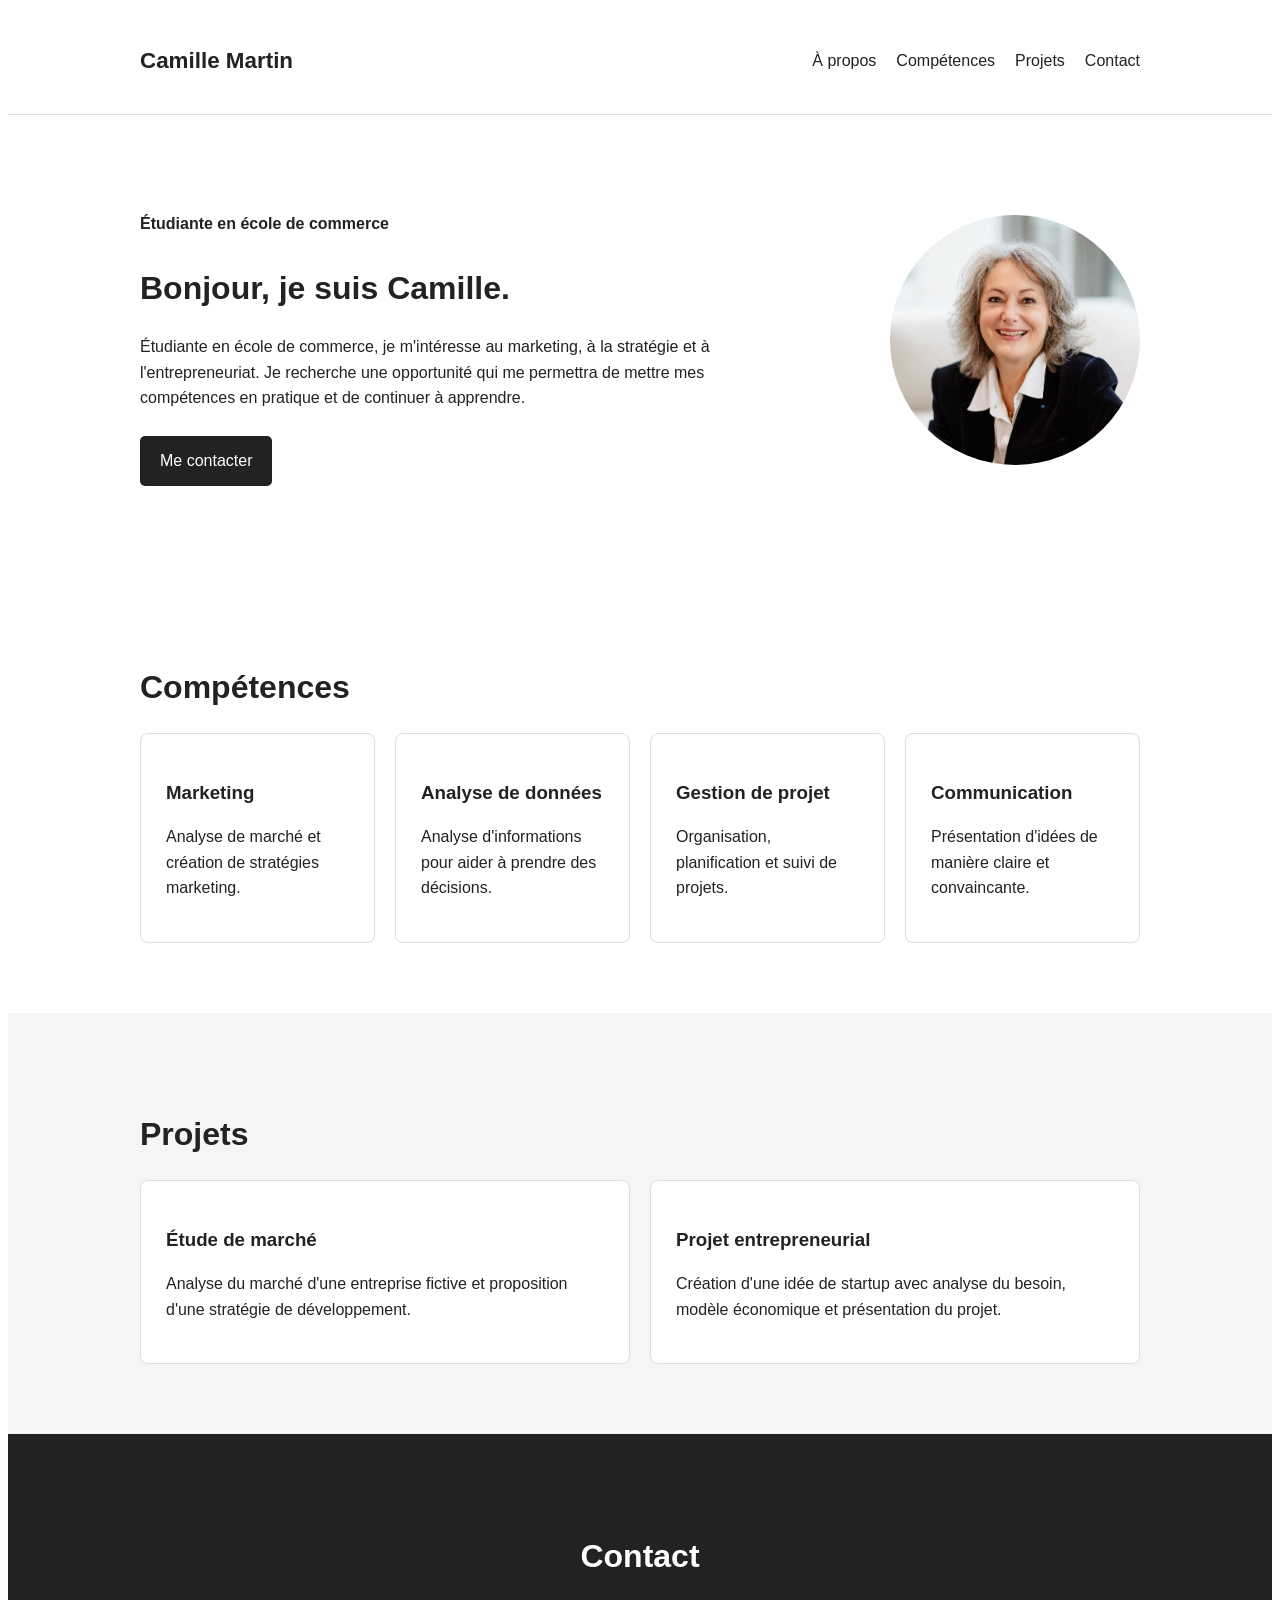
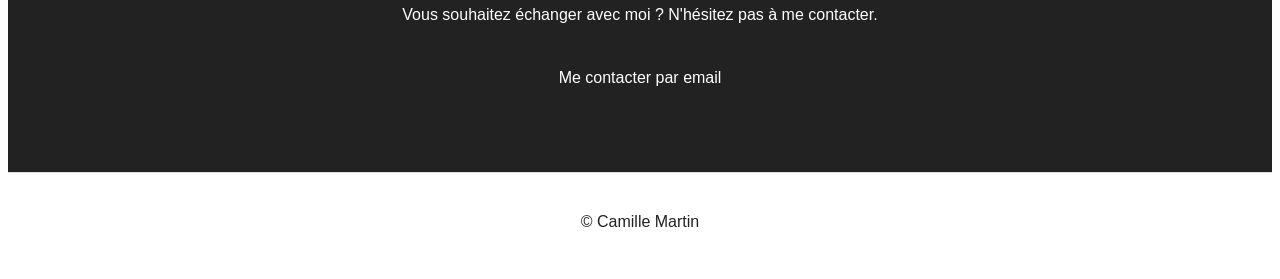
==== index.html @ 342835f6 "Rename index (1).html to index.html" ====
<!DOCTYPE html>
<html lang="fr">
<head>
  <meta charset="UTF-8">
  <meta name="viewport" content="width=device-width, initial-scale=1.0">

  <title>Portfolio - Étudiante en école de commerce</title>

  <!-- Lien vers la feuille de style CSS -->
  <link rel="stylesheet" href="style.css">
</head>

<body>

  <!-- En-tête avec le nom et la navigation -->
  <header class="header">
    <div class="container">
      <h1>Camille Martin</h1>

      <!-- Navigation accessible -->
      <nav aria-label="Navigation principale">
        <a href="#about">À propos</a>
        <a href="#skills">Compétences</a>
        <a href="#projects">Projets</a>
        <a href="#contact">Contact</a>
      </nav>
    </div>
  </header>

  <main>

    <!-- Section de présentation -->
    <section id="about" class="hero">
      <div class="container hero-content">

        <div>
          <p class="eyebrow">Étudiante en école de commerce</p>

          <h2>Bonjour, je suis Camille.</h2>

          <p>
            Étudiante en école de commerce, je m'intéresse au marketing,
            à la stratégie et à l'entrepreneuriat. Je recherche une
            opportunité qui me permettra de mettre mes compétences en
            pratique et de continuer à apprendre.
          </p>

          <a class="button" href="#contact">Me contacter</a>
        </div>

        <!-- Image avec texte alternatif pour l'accessibilité -->
        <img
          src="123.png"
          alt="Portrait de Camille Martin"
          class="profile-photo"
        >

      </div>
    </section>

    <!-- Section compétences -->
    <section id="skills" class="section">
      <div class="container">

        <h2>Compétences</h2>

        <div class="cards">

          <article class="card">
            <h3>Marketing</h3>
            <p>Analyse de marché et création de stratégies marketing.</p>
          </article>

          <article class="card">
            <h3>Analyse de données</h3>
            <p>Analyse d'informations pour aider à prendre des décisions.</p>
          </article>

          <article class="card">
            <h3>Gestion de projet</h3>
            <p>Organisation, planification et suivi de projets.</p>
          </article>

          <article class="card">
            <h3>Communication</h3>
            <p>Présentation d'idées de manière claire et convaincante.</p>
          </article>

        </div>
      </div>
    </section>

    <!-- Section projets -->
    <section id="projects" class="section section-light">
      <div class="container">

        <h2>Projets</h2>

        <div class="projects">

          <article class="project">
            <h3>Étude de marché</h3>
            <p>
              Analyse du marché d'une entreprise fictive et proposition
              d'une stratégie de développement.
            </p>
          </article>

          <article class="project">
            <h3>Projet entrepreneurial</h3>
            <p>
              Création d'une idée de startup avec analyse du besoin,
              modèle économique et présentation du projet.
            </p>
          </article>

        </div>
      </div>
    </section>

    <!-- Section contact -->
    <section id="contact" class="contact">
      <div class="container">

        <h2>Contact</h2>

        <p>
          Vous souhaitez échanger avec moi ? N'hésitez pas à me contacter.
        </p>

        <!-- Le lien mail permet d'ouvrir directement la messagerie -->
        <a class="button" href="mailto:camille.martin@email.com">
          Me contacter par email
        </a>

      </div>
    </section>

  </main>

  <!-- Pied de page -->
  <footer class="footer">
    <p>&copy; <span id="year"></span> Camille Martin</p>
  </footer>

  <!-- JavaScript chargé à la fin pour ne pas bloquer l'affichage -->
  <script src="script.js"></script>

</body>
</html>
---- style.css ----
```css
/* =========================
   STYLE GÉNÉRAL
   ========================= */

* {
  box-sizing: border-box;
  margin: 0;
  padding: 0;
}

html {
  scroll-behavior: smooth;
}

body {
  font-family: Arial, sans-serif;
  line-height: 1.6;
  color: #222;
  background: #fff;
}

/* Une largeur maximale permet au contenu de rester lisible */
.container {
  width: 90%;
  max-width: 1000px;
  margin: auto;
}

/* =========================
   EN-TÊTE
   ========================= */

.header {
  border-bottom: 1px solid #ddd;
  padding: 20px 0;
  background: #fff;
}

.header .container {
  display: flex;
  justify-content: space-between;
  align-items: center;
  gap: 20px;
}

.header h1 {
  font-size: 1.4rem;
}

nav {
  display: flex;
  gap: 20px;
}

nav a {
  color: #222;
  text-decoration: none;
}

nav a:hover,
nav a:focus {
  text-decoration: underline;
}

/* =========================
   PRÉSENTATION
   ========================= */

.hero {
  padding: 80px 0;
}

.hero-content {
  display: grid;
  grid-template-columns: 1fr 250px;
  align-items: center;
  gap: 50px;
}

.eyebrow {
  font-weight: bold;
  margin-bottom: 10px;
}

h2 {
  font-size: 2rem;
  margin-bottom: 20px;
}

.hero p:not(.eyebrow) {
  max-width: 650px;
  margin-bottom: 25px;
}

.profile-photo {
  width: 250px;
  height: 250px;
  object-fit: cover;
  border-radius: 50%;
}

/* =========================
   BOUTONS
   ========================= */

.button {
  display: inline-block;
  padding: 12px 20px;
  background: #222;
  color: white;
  text-decoration: none;
  border-radius: 5px;
}

.button:hover,
.button:focus {
  background: #444;
}

/* =========================
   SECTIONS
   ========================= */

.section {
  padding: 70px 0;
}

.section-light {
  background: #f5f5f5;
}

/* =========================
   COMPÉTENCES
   ========================= */

.cards {
  display: grid;
  grid-template-columns: repeat(4, 1fr);
  gap: 20px;
}

.card,
.project {
  background: white;
  border: 1px solid #ddd;
  padding: 25px;
  border-radius: 8px;
}

.card h3,
.project h3 {
  margin-bottom: 10px;
}

/* =========================
   PROJETS
   ========================= */

.projects {
  display: grid;
  grid-template-columns: repeat(2, 1fr);
  gap: 20px;
}

/* =========================
   CONTACT
   ========================= */

.contact {
  padding: 70px 0;
  text-align: center;
  background: #222;
  color: white;
}

.contact p {
  margin-bottom: 25px;
}

/* =========================
   PIED DE PAGE
   ========================= */

.footer {
  padding: 20px;
  text-align: center;
  border-top: 1px solid #ddd;
}

/* =========================
   RESPONSIVE
   ========================= */

/* Sur tablette et mobile, les colonnes deviennent verticales */
@media (max-width: 700px) {

  .header .container {
    flex-direction: column;
  }

  nav {
    flex-wrap: wrap;
    justify-content: center;
  }

  .hero-content {
    grid-template-columns: 1fr;
    text-align: center;
  }

  .profile-photo {
    margin: auto;
  }

  .cards,
  .projects {
    grid-template-columns: 1fr;
  }
}
```
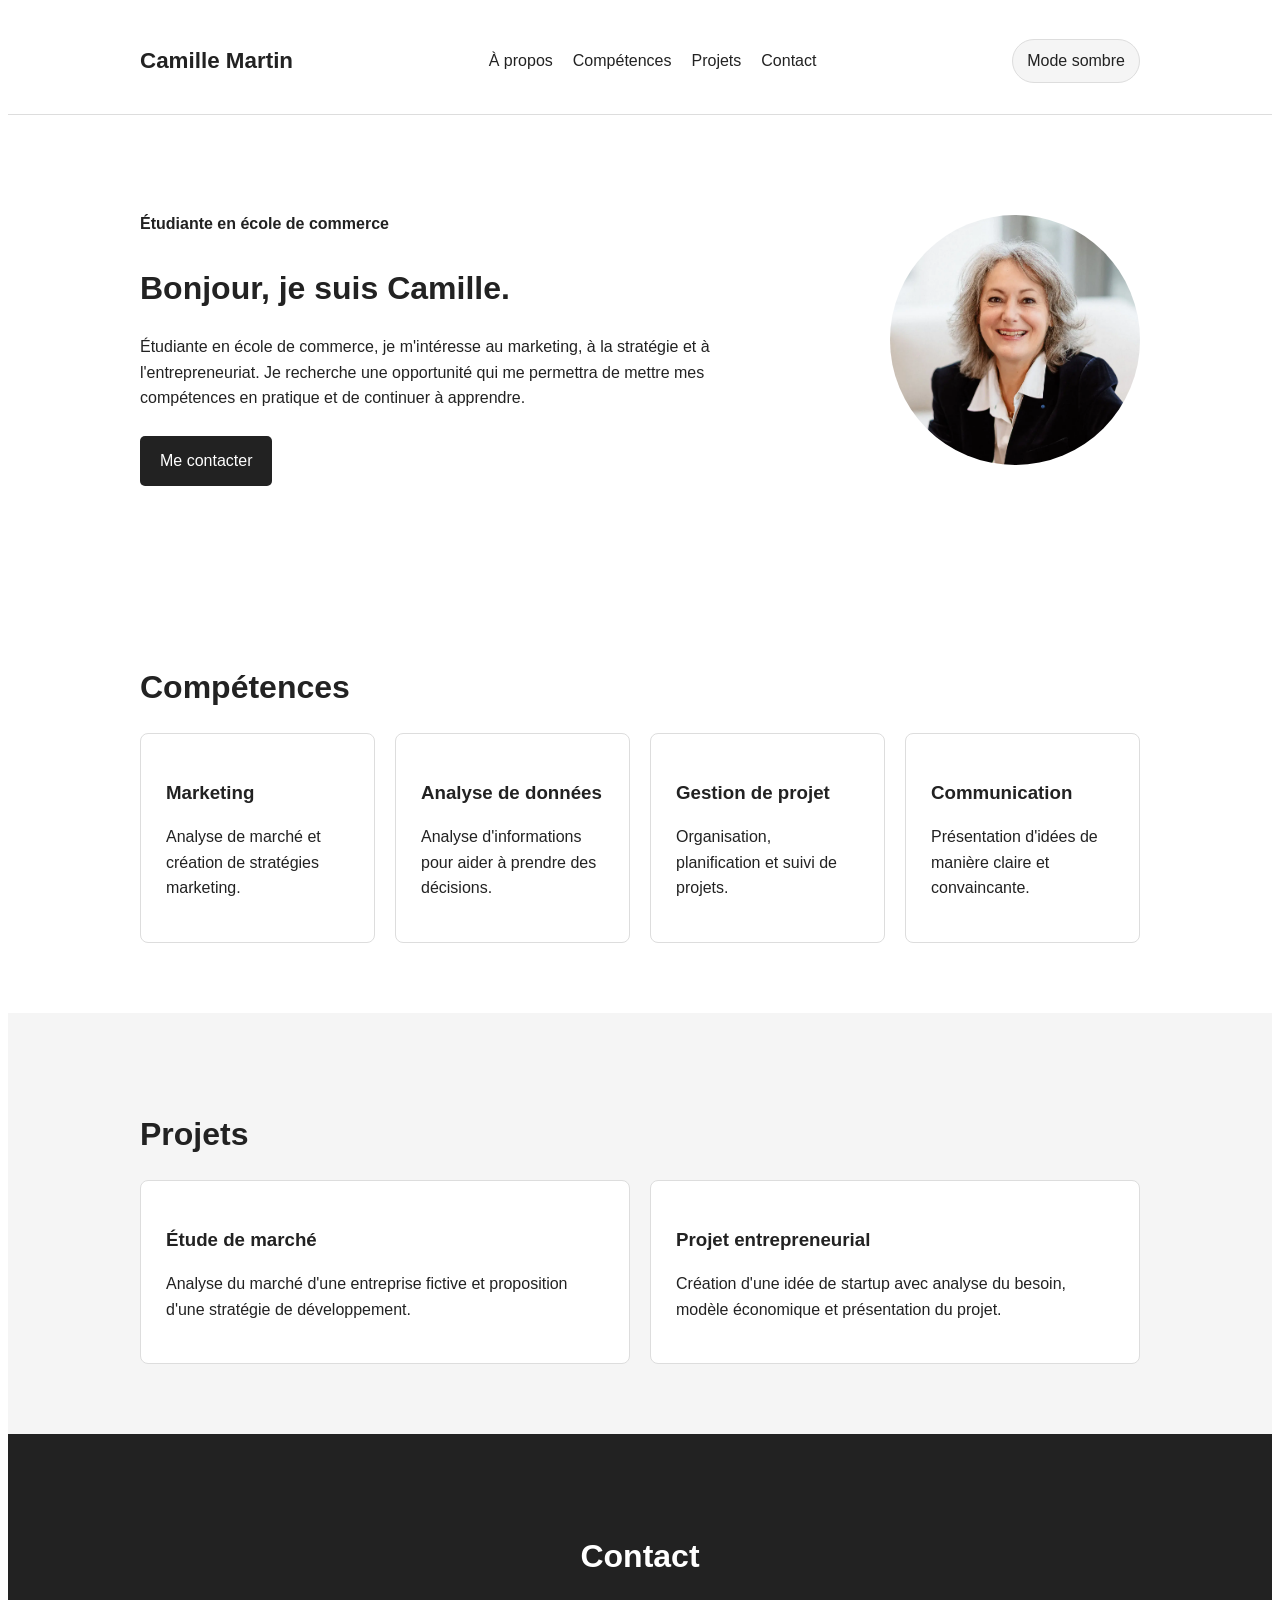
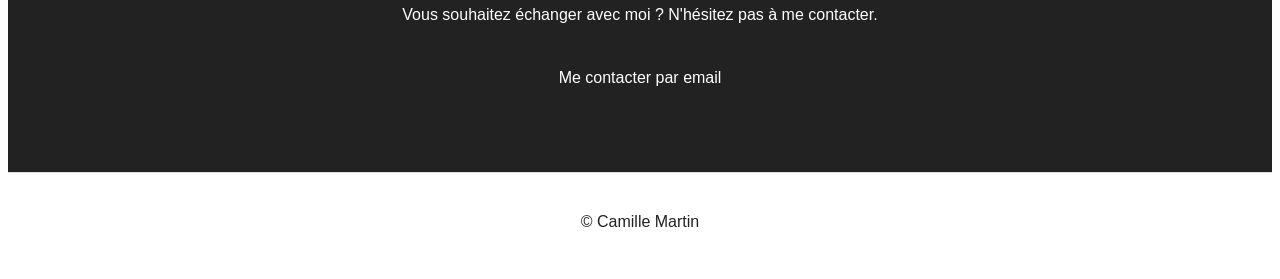
==== commit 012d97e7: "Add files via upload" ====
--- a/index.html
+++ b/index.html
@@ -24,6 +24,10 @@
         <a href="#projects">Projets</a>
         <a href="#contact">Contact</a>
       </nav>
+
+      <button id="theme-toggle" class="theme-toggle" type="button" aria-label="Activer le mode sombre">
+        Mode sombre
+      </button>
     </div>
   </header>
 
@@ -147,4 +151,4 @@
   <script src="script.js"></script>
 
 </body>
-</html>
+</html>
--- a/style.css
+++ b/style.css
@@ -18,6 +18,12 @@
   line-height: 1.6;
   color: #222;
   background: #fff;
+  transition: background 0.3s ease, color 0.3s ease;
+}
+
+body.dark {
+  background: #121212;
+  color: #f5f5f5;
 }
 
 /* Une largeur maximale permet au contenu de rester lisible */
@@ -51,6 +57,7 @@
 nav {
   display: flex;
   gap: 20px;
+  align-items: center;
 }
 
 nav a {
@@ -61,6 +68,57 @@
 nav a:hover,
 nav a:focus {
   text-decoration: underline;
+}
+
+.theme-toggle {
+  border: 1px solid #ddd;
+  background: #f5f5f5;
+  color: #222;
+  border-radius: 999px;
+  padding: 8px 14px;
+  cursor: pointer;
+  font: inherit;
+}
+
+body.dark .header {
+  background: #1b1b1b;
+  border-bottom-color: #333;
+}
+
+body.dark nav a,
+body.dark .header h1,
+body.dark .button,
+body.dark .theme-toggle {
+  color: #f5f5f5;
+}
+
+body.dark .theme-toggle {
+  background: #2b2b2b;
+  border-color: #555;
+}
+
+body.dark .section-light,
+body.dark .card,
+body.dark .project,
+body.dark .footer {
+  background: #1b1b1b;
+  color: #f5f5f5;
+  border-color: #333;
+}
+
+body.dark .button {
+  background: #f5f5f5;
+  color: #121212;
+}
+
+body.dark .button:hover,
+body.dark .button:focus {
+  background: #ddd;
+}
+
+body.dark .contact {
+  background: #111;
+  color: #f5f5f5;
 }
 
 /* =========================
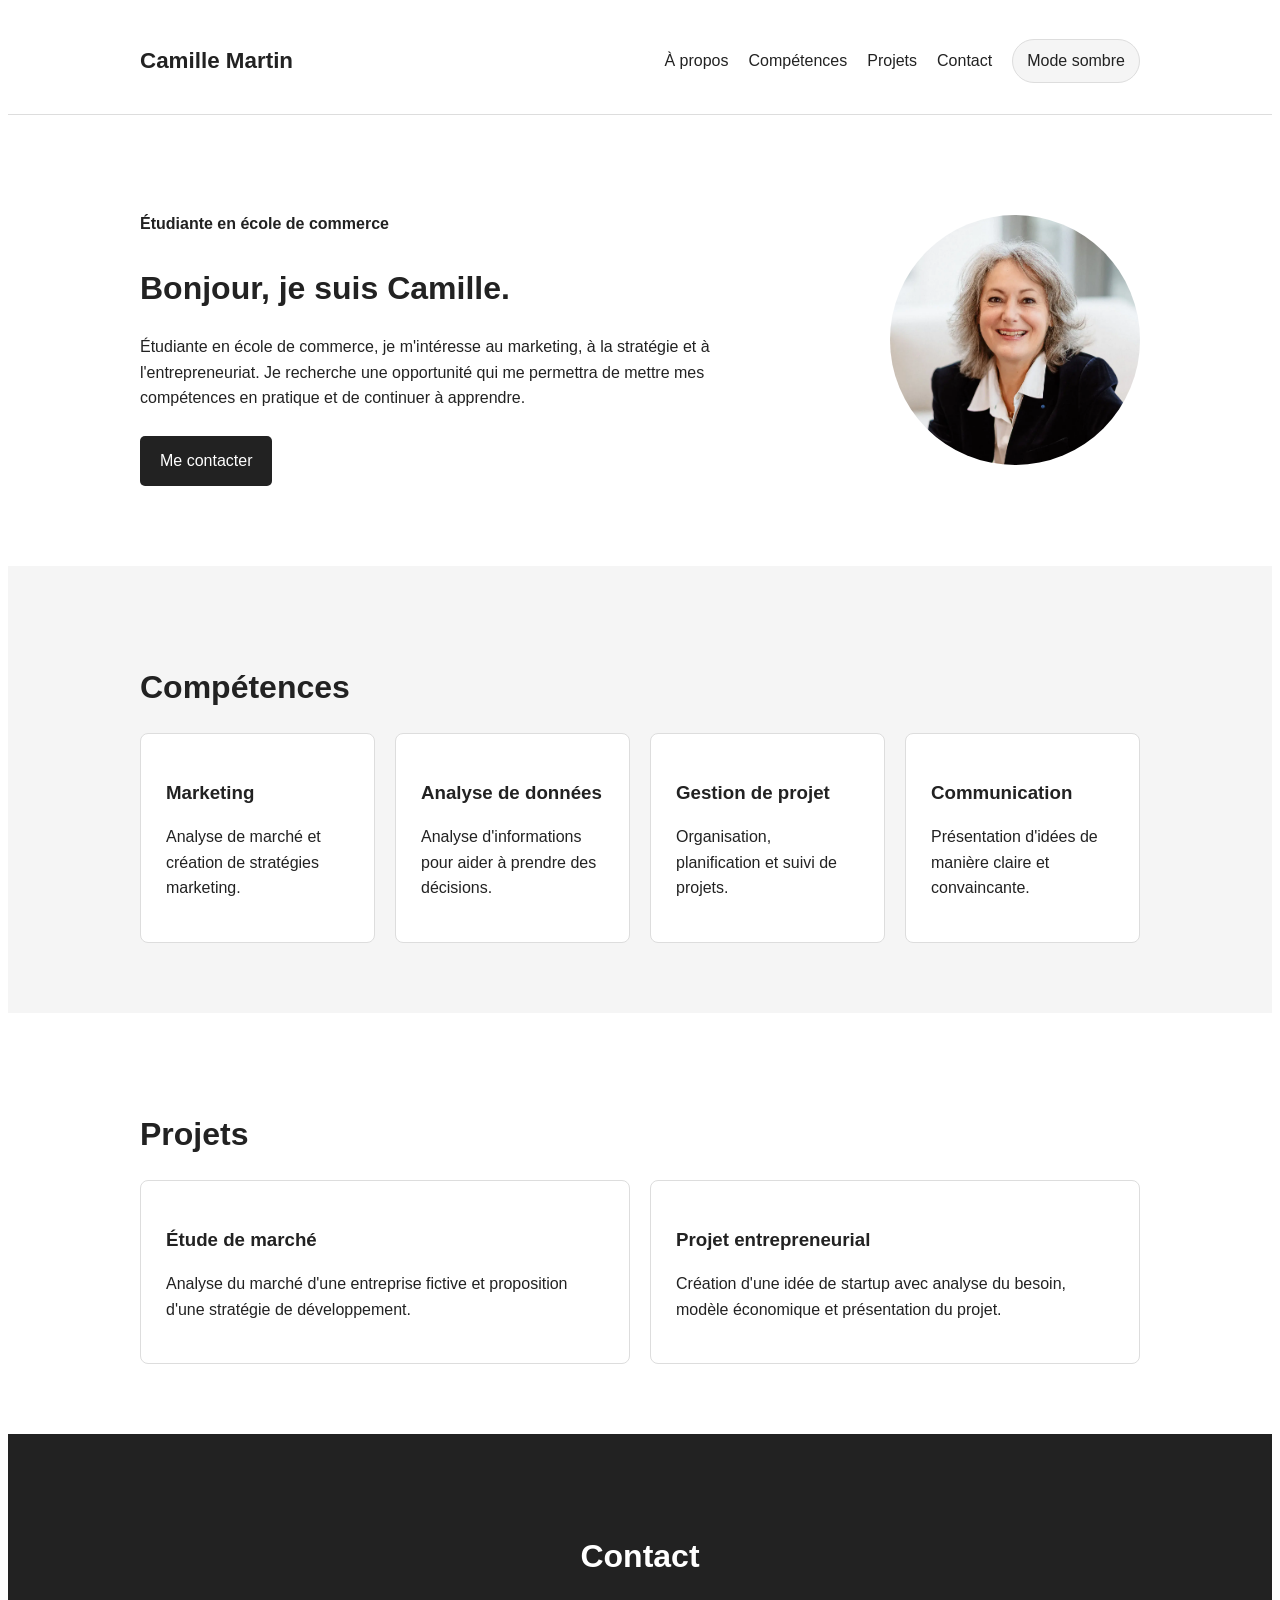
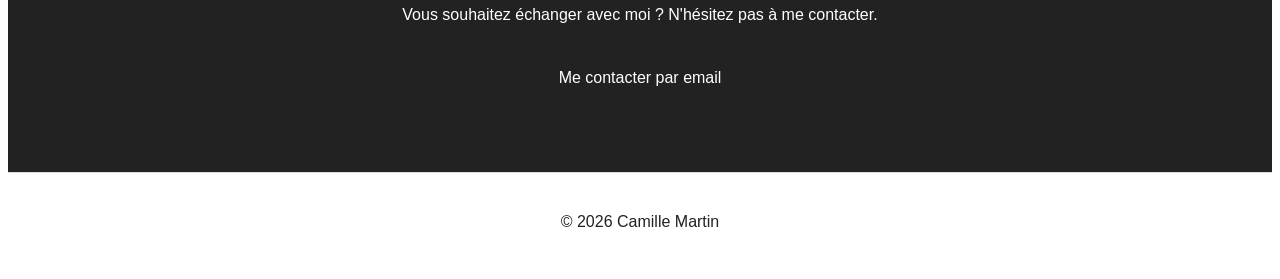
==== commit 14eba7a1: "Add files via upload" ====
--- a/index.html
+++ b/index.html
@@ -3,41 +3,45 @@
 <head>
   <meta charset="UTF-8">
   <meta name="viewport" content="width=device-width, initial-scale=1.0">
+  <meta
+    name="description"
+    content="Portfolio de Camille Martin, étudiante en école de commerce."
+  >
 
-  <title>Portfolio - Étudiante en école de commerce</title>
+  <title>Portfolio - Camille Martin</title>
 
-  <!-- Lien vers la feuille de style CSS -->
-  <link rel="stylesheet" href="style.css">
+  <link rel="stylesheet" href="./style.css">
+  <script src="./script.js" defer></script>
 </head>
 
 <body>
-
-  <!-- En-tête avec le nom et la navigation -->
   <header class="header">
     <div class="container">
       <h1>Camille Martin</h1>
 
-      <!-- Navigation accessible -->
       <nav aria-label="Navigation principale">
-        <a href="#about">À propos</a>
-        <a href="#skills">Compétences</a>
-        <a href="#projects">Projets</a>
+        <a href="#apropos">À propos</a>
+        <a href="#competences">Compétences</a>
+        <a href="#projets">Projets</a>
         <a href="#contact">Contact</a>
+
+        <button
+          class="theme-toggle"
+          id="theme-toggle"
+          type="button"
+          aria-label="Activer le mode sombre"
+          aria-pressed="false"
+        >
+          Mode sombre
+        </button>
       </nav>
-
-      <button id="theme-toggle" class="theme-toggle" type="button" aria-label="Activer le mode sombre">
-        Mode sombre
-      </button>
     </div>
   </header>
 
   <main>
-
-    <!-- Section de présentation -->
-    <section id="about" class="hero">
+    <section class="hero" id="apropos">
       <div class="container hero-content">
-
-        <div>
+        <div class="hero-text">
           <p class="eyebrow">Étudiante en école de commerce</p>
 
           <h2>Bonjour, je suis Camille.</h2>
@@ -52,24 +56,19 @@
           <a class="button" href="#contact">Me contacter</a>
         </div>
 
-        <!-- Image avec texte alternatif pour l'accessibilité -->
         <img
-          src="123.png"
+          class="profile-photo"
+          src="./123.png"
           alt="Portrait de Camille Martin"
-          class="profile-photo"
         >
-
       </div>
     </section>
 
-    <!-- Section compétences -->
-    <section id="skills" class="section">
+    <section class="section section-light" id="competences">
       <div class="container">
-
         <h2>Compétences</h2>
 
         <div class="cards">
-
           <article class="card">
             <h3>Marketing</h3>
             <p>Analyse de marché et création de stratégies marketing.</p>
@@ -77,7 +76,9 @@
 
           <article class="card">
             <h3>Analyse de données</h3>
-            <p>Analyse d'informations pour aider à prendre des décisions.</p>
+            <p>
+              Analyse d'informations pour aider à prendre des décisions.
+            </p>
           </article>
 
           <article class="card">
@@ -87,21 +88,19 @@
 
           <article class="card">
             <h3>Communication</h3>
-            <p>Présentation d'idées de manière claire et convaincante.</p>
+            <p>
+              Présentation d'idées de manière claire et convaincante.
+            </p>
           </article>
-
         </div>
       </div>
     </section>
 
-    <!-- Section projets -->
-    <section id="projects" class="section section-light">
+    <section class="section" id="projets">
       <div class="container">
-
         <h2>Projets</h2>
 
         <div class="projects">
-
           <article class="project">
             <h3>Étude de marché</h3>
             <p>
@@ -117,38 +116,27 @@
               modèle économique et présentation du projet.
             </p>
           </article>
-
         </div>
       </div>
     </section>
 
-    <!-- Section contact -->
-    <section id="contact" class="contact">
+    <section class="contact" id="contact">
       <div class="container">
+        <h2>Contact</h2>
+        <p>Vous souhaitez échanger avec moi ? N'hésitez pas à me contacter.</p>
 
-        <h2>Contact</h2>
-
-        <p>
-          Vous souhaitez échanger avec moi ? N'hésitez pas à me contacter.
-        </p>
-
-        <!-- Le lien mail permet d'ouvrir directement la messagerie -->
-        <a class="button" href="mailto:camille.martin@email.com">
+        <a
+          class="button"
+          href="mailto:camille.martin@example.com"
+        >
           Me contacter par email
         </a>
-
       </div>
     </section>
-
   </main>
 
-  <!-- Pied de page -->
   <footer class="footer">
     <p>&copy; <span id="year"></span> Camille Martin</p>
   </footer>
-
-  <!-- JavaScript chargé à la fin pour ne pas bloquer l'affichage -->
-  <script src="script.js"></script>
-
 </body>
 </html>
